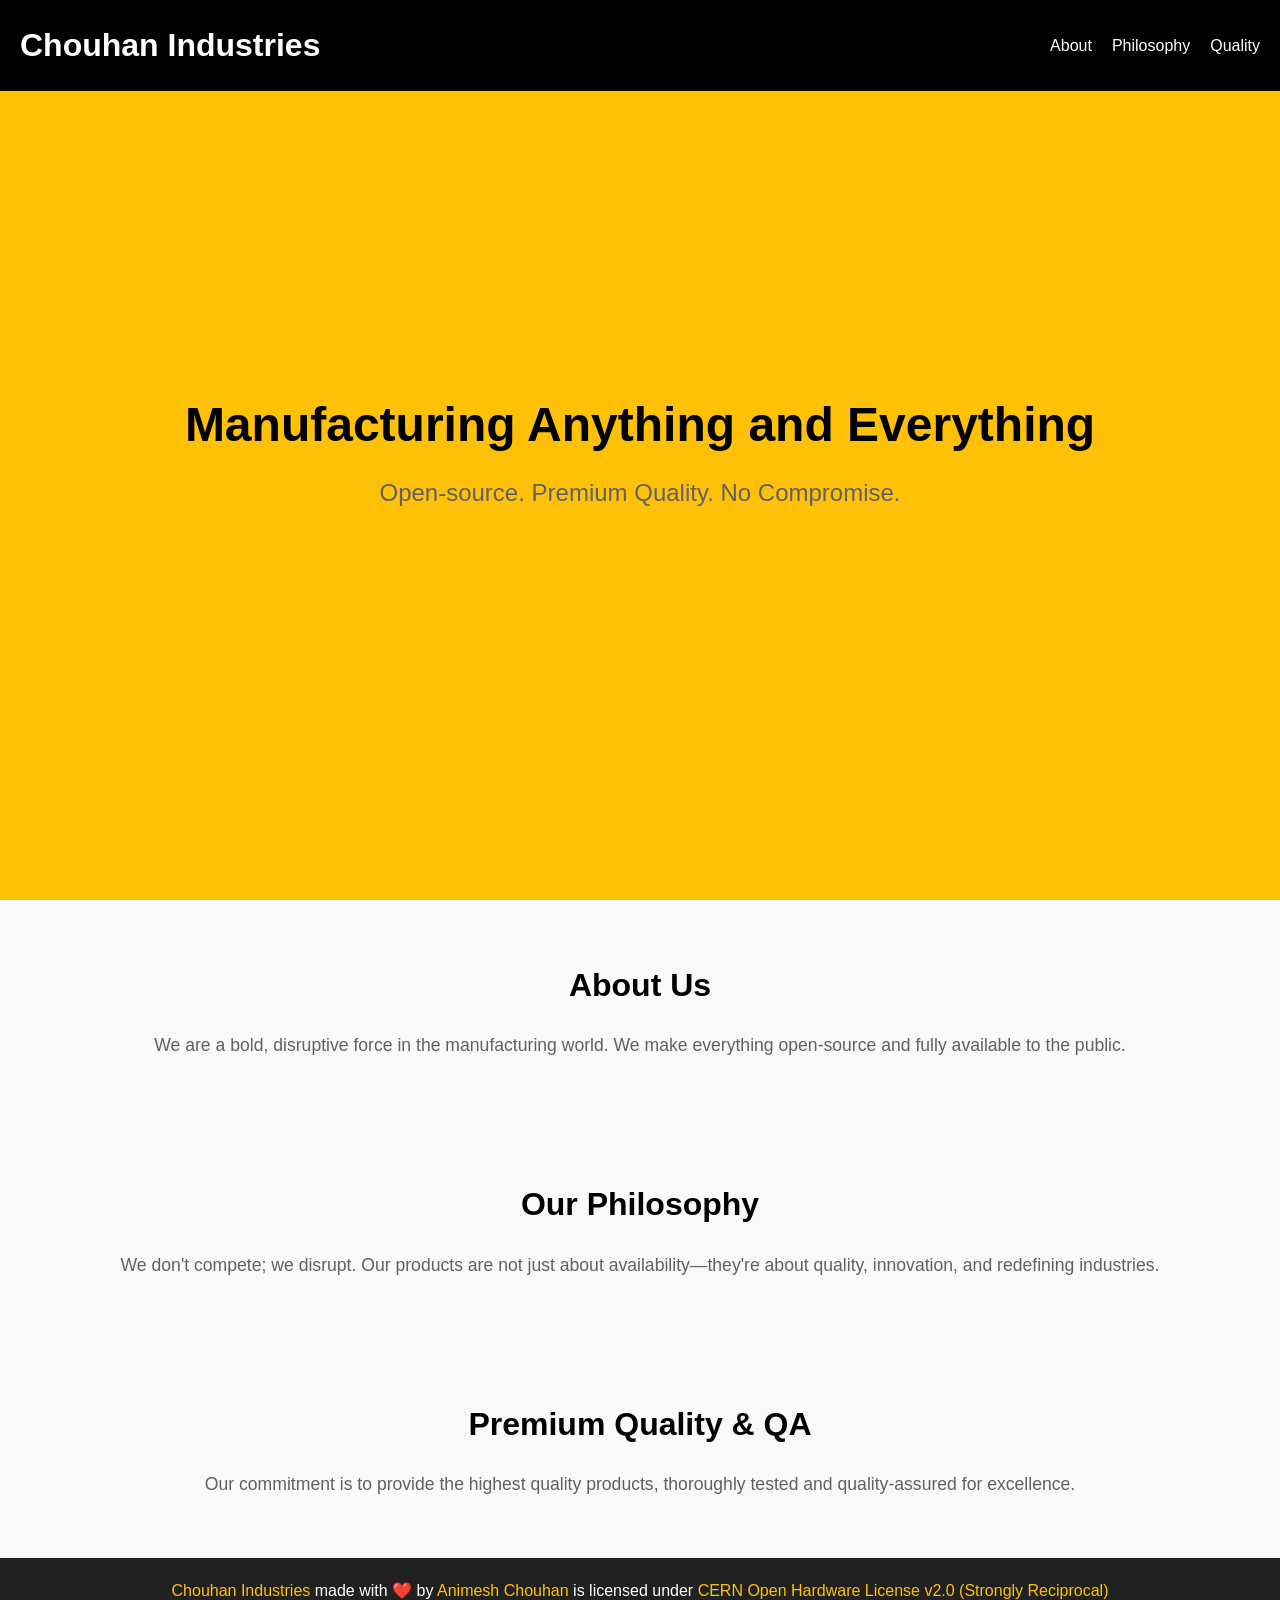
==== index.html @ 9dcda823 "chaliye shuru karte hai!" ====
<!DOCTYPE html>
<html lang="en">

<head>
    <meta charset="UTF-8">
    <meta name="viewport" content="width=device-width, initial-scale=1.0">
    <title>Chouhan Industries</title>
    <link rel="stylesheet" href="assets/css/style.css">
</head>

<body>
    <header>
        <div class="logo">
            <h1>Chouhan Industries</h1>
        </div>
        <nav>
            <ul id="nav-list">
                <li><a href="#about">About</a></li>
                <li><a href="#philosophy">Philosophy</a></li>
                <li><a href="#quality">Quality</a></li>
            </ul>
        </nav>
    </header>

    <section id="hero">
        <div class="hero-content">
            <h2>Manufacturing Anything and Everything</h2>
            <p>Open-source. Premium Quality. No Compromise.</p>
        </div>
    </section>

    <section id="about">
        <h2>About Us</h2>
        <p>We are a bold, disruptive force in the manufacturing world. We make everything open-source and fully
            available to the public.</p>
    </section>

    <section id="philosophy">
        <h2>Our Philosophy</h2>
        <p>We don't compete; we disrupt. Our products are not just about availability—they're about quality, innovation,
            and redefining industries.</p>
    </section>

    <section id="quality">
        <h2>Premium Quality & QA</h2>
        <p>Our commitment is to provide the highest quality products, thoroughly tested and quality-assured for
            excellence.</p>
    </section>

    <footer>
        <p class="license">
            <a href="https://chouhan.ai" target="_blank">Chouhan Industries</a> made with ❤️ by
            <a href="https://animeshchouhan.com" target="_blank">Animesh Chouhan</a> is licensed under
            <a href="https://opensource.cern.ch/hardware/cern-open-hardware-license" target="_blank"
                rel="license noopener noreferrer">
                CERN Open Hardware License v2.0 (Strongly Reciprocal)</a>
        </p>
    </footer>

    <script src="assets/js/script.js"></script>
</body>

</html>
---- assets/css/style.css ----
/* Global Styles */
* {
  margin: 0;
  padding: 0;
  box-sizing: border-box;
}

body {
  font-family: 'Roboto', sans-serif;
  background-color: #FFFFFF;
  color: #212121;
  line-height: 1.6;
}

a {
  text-decoration: none;
  color: inherit;
}

/* Header */
header {
  background-color: #000000;
  color: #FFFFFF;
  padding: 20px;
  display: flex;
  justify-content: space-between;
  align-items: center;
  position: fixed;
  width: 100%;
  top: 0;
  z-index: 10;
}

header .logo h1 {
  font-size: 2rem;
}

header nav {
  position: relative;
}

header nav ul {
  list-style: none;
  display: flex;
  gap: 20px;
}

header nav ul li a {
  color: #FFFFFF;
  font-size: 1rem;
  transition: color 0.3s;
}

header nav ul li a:hover {
  color: #FFC107;
}

/* Hero Section */
#hero {
  background-color: #FFC107;
  color: #000000;
  height: 100vh;
  display: flex;
  justify-content: center;
  align-items: center;
  text-align: center;
}

#hero .hero-content h2 {
  font-size: 3rem;
  margin-bottom: 10px;
}

#hero .hero-content p {
  font-size: 1.5rem;
  max-width: 700px;
  margin: 0 auto;
}

/* Sections */
section {
  padding: 60px 20px;
  text-align: center;
  background-color: #F9F9F9;
}

section h2 {
  font-size: 2rem;
  margin-bottom: 20px;
  color: #000000;
}

section p {
  font-size: 1.1rem;
  color: #616161;
}

/* Footer Styles */
footer {
  background-color: #212121;
  color: #FFFFFF;
  padding: 20px;
  text-align: center;
}

footer a {
  color: #FFC107;
}

footer a:hover {
  text-decoration: underline;
}
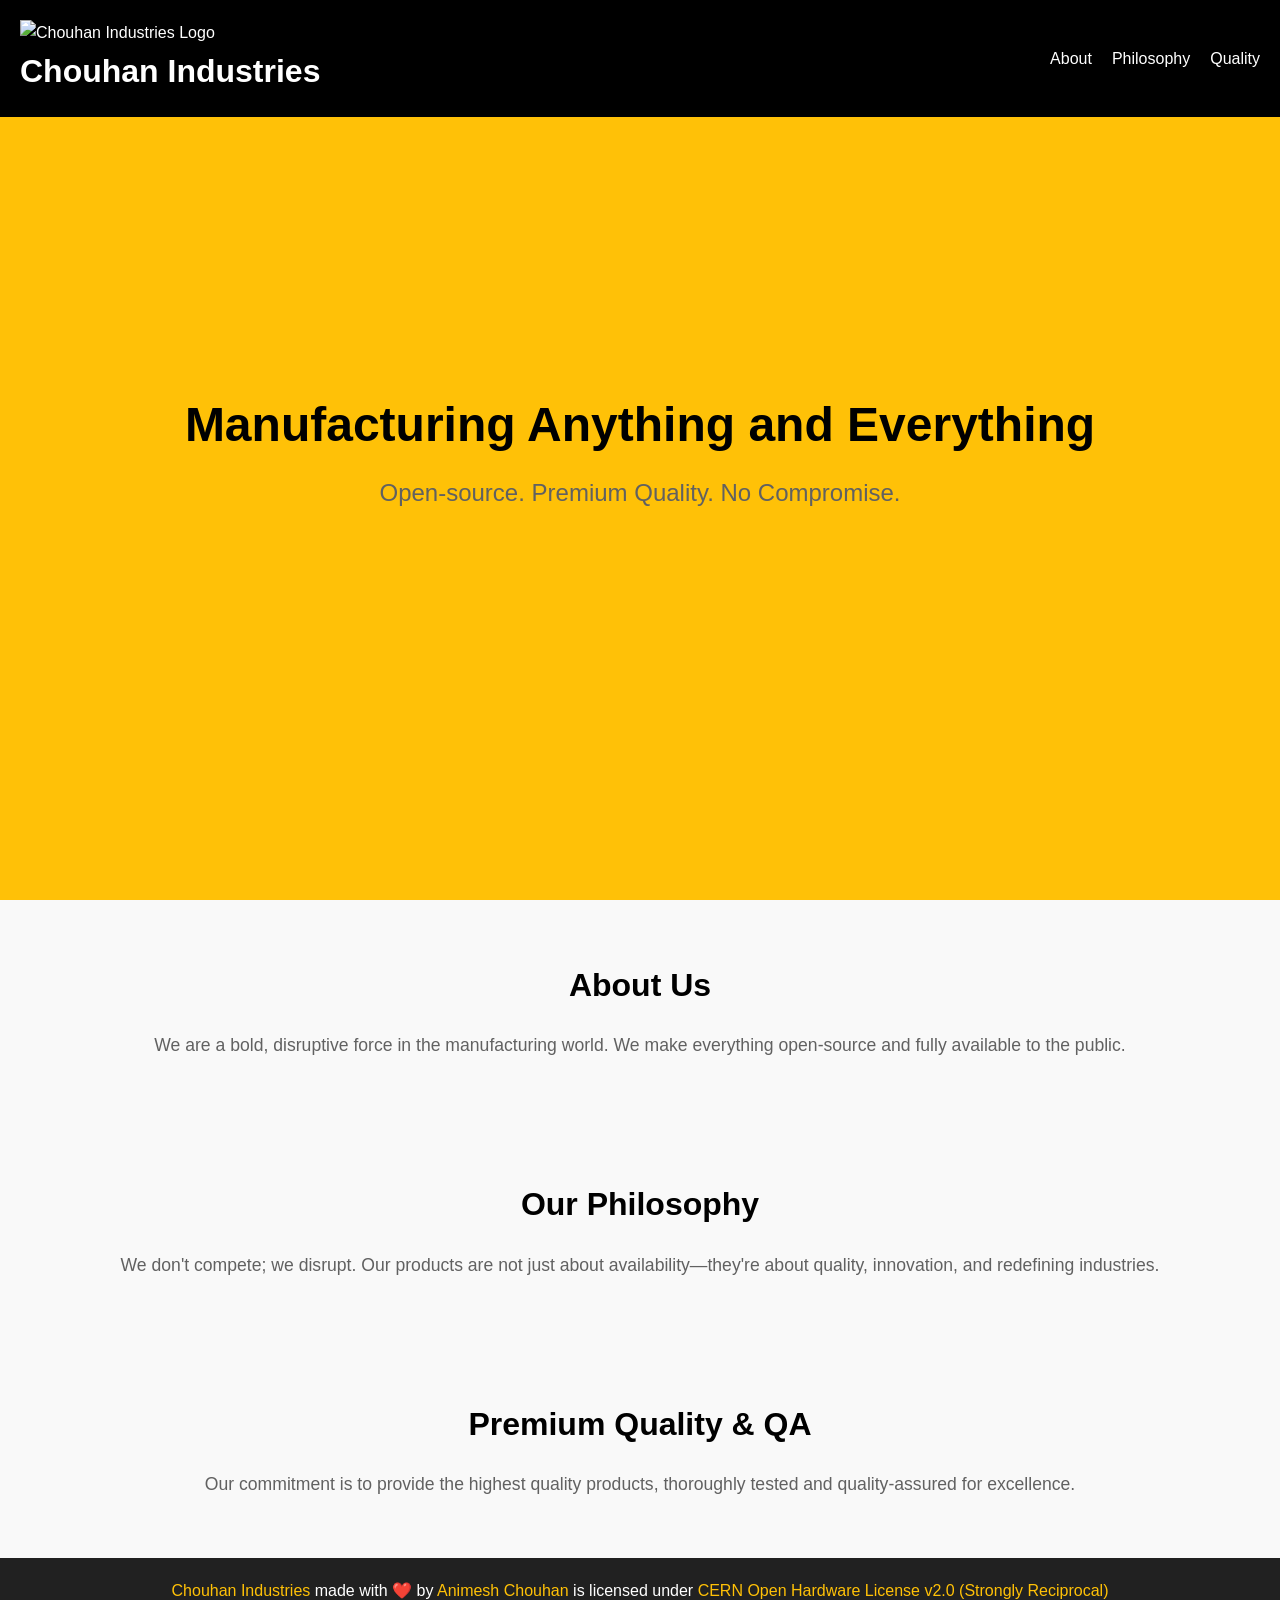
==== commit 8d6befc9: "updates" ====
--- a/index.html
+++ b/index.html
@@ -11,6 +11,7 @@
 <body>
     <header>
         <div class="logo">
+            <img src="assets/images/logo.png" alt="Chouhan Industries Logo" class="logo-img">
             <h1>Chouhan Industries</h1>
         </div>
         <nav>
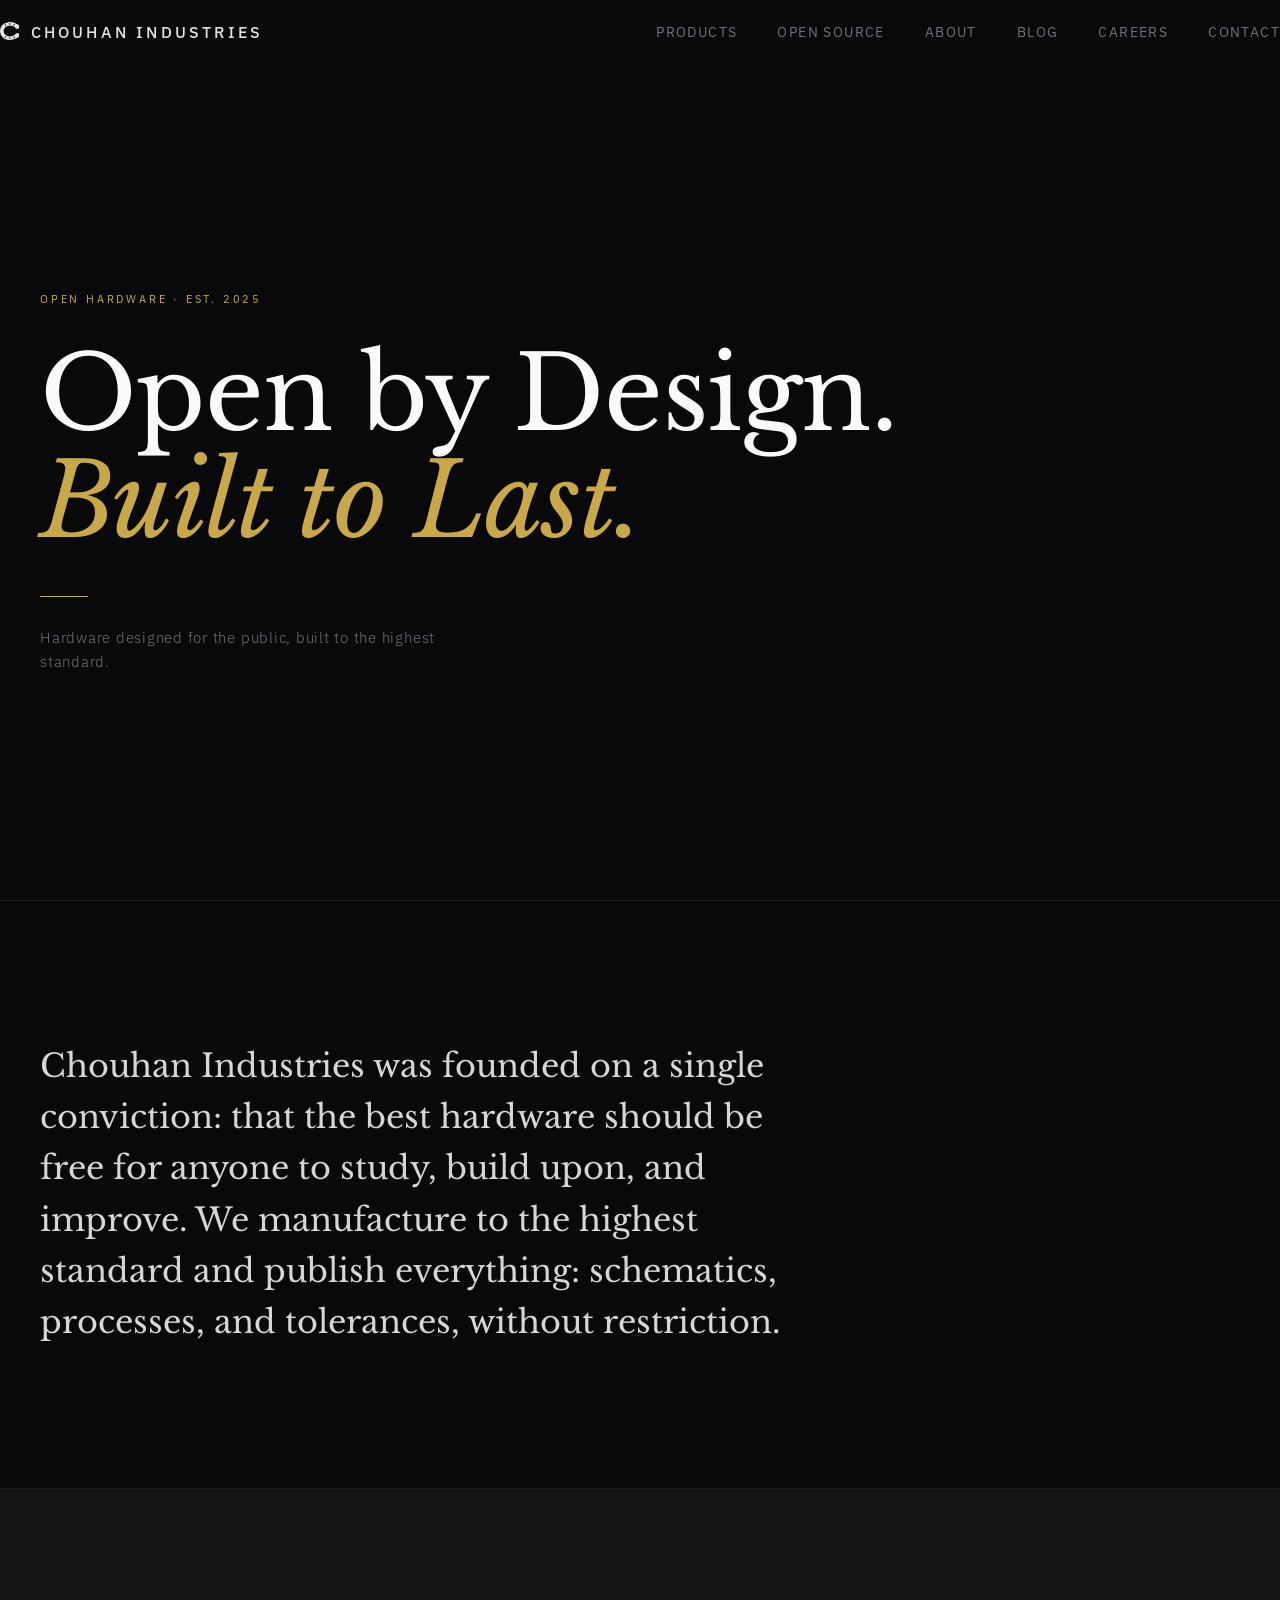
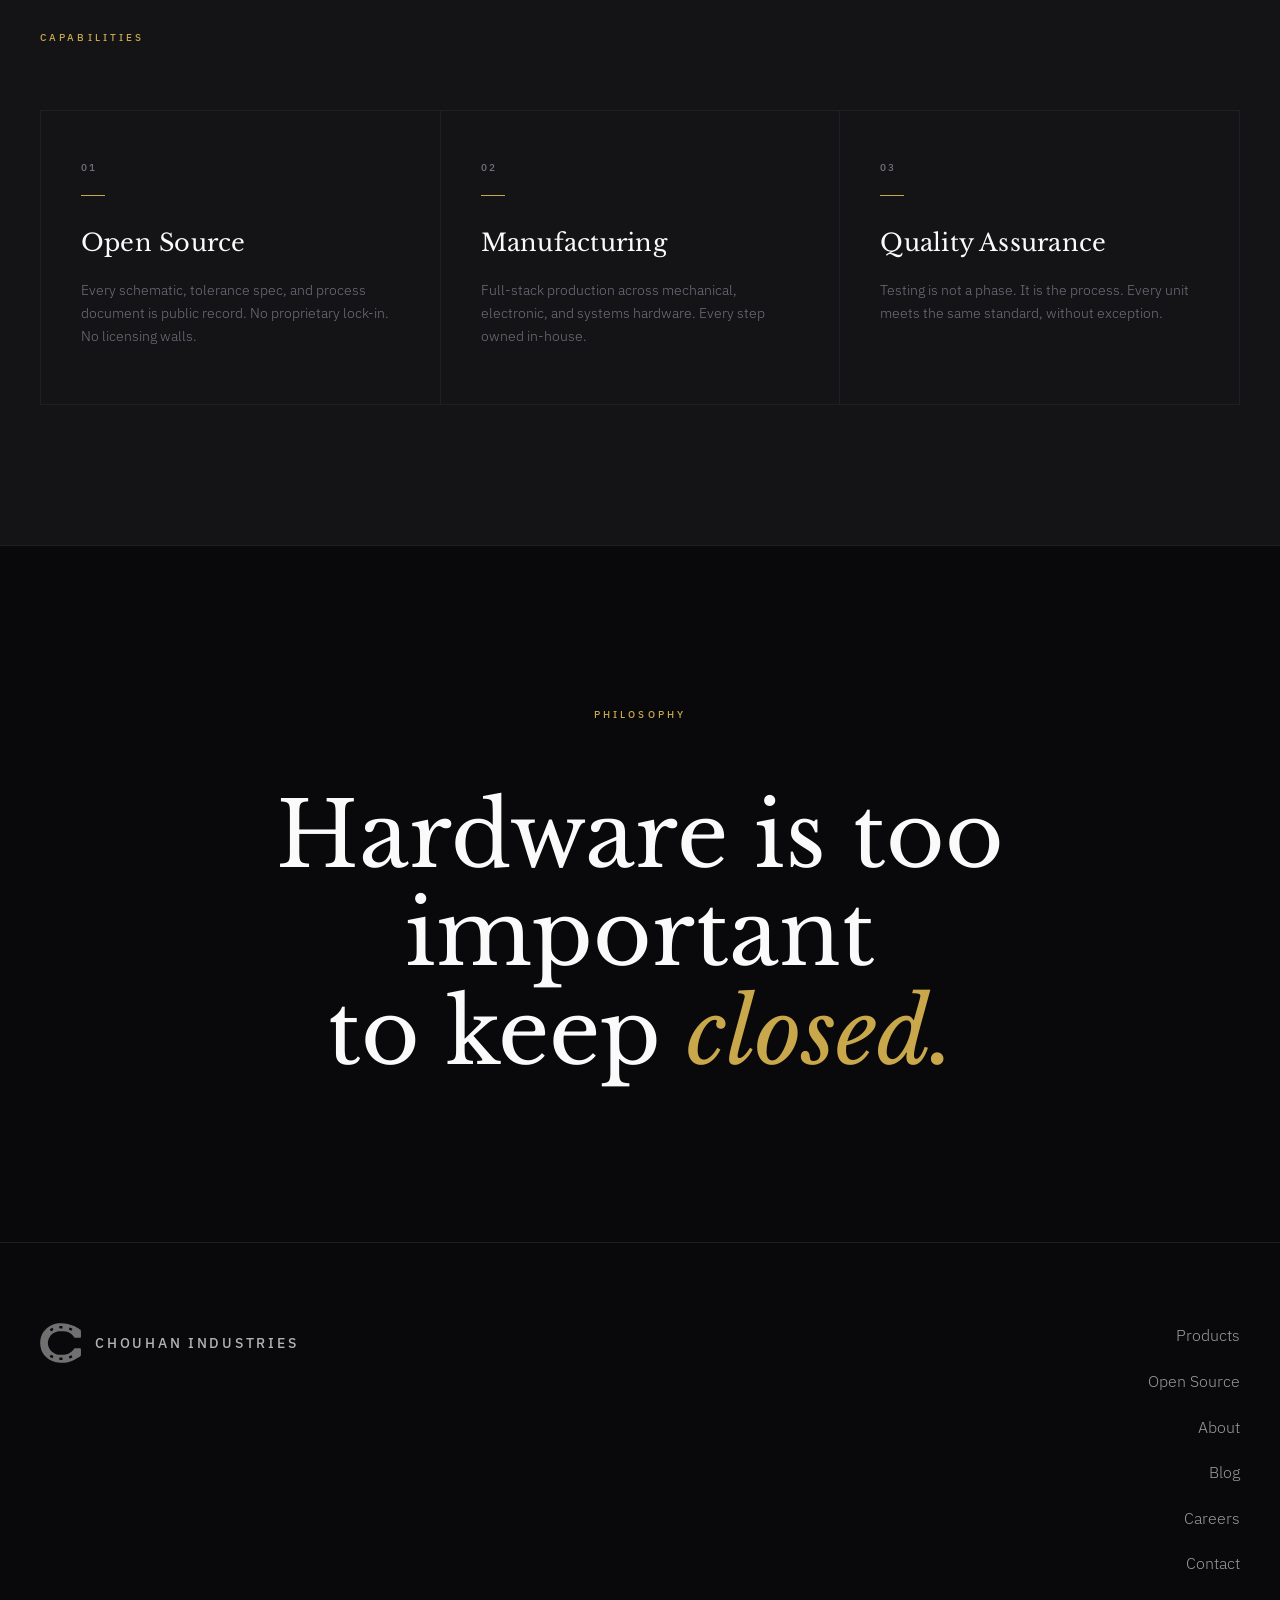
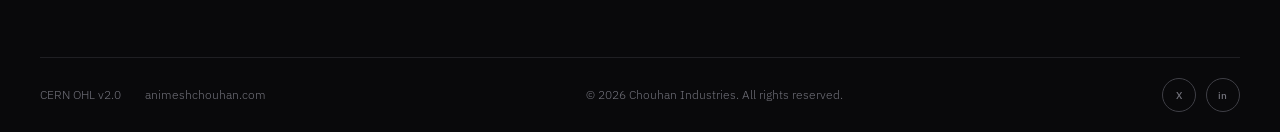
==== commit 0e14c068: "Full site build: multi-page, OMP product, branding system - Redesigned with enterprise aesthetic (da" ====
--- a/index.html
+++ b/index.html
@@ -5,57 +5,140 @@
     <meta charset="UTF-8">
     <meta name="viewport" content="width=device-width, initial-scale=1.0">
     <title>Chouhan Industries</title>
+    <link rel="preconnect" href="https://fonts.googleapis.com">
+    <link rel="preconnect" href="https://fonts.gstatic.com" crossorigin>
+    <link
+        href="https://fonts.googleapis.com/css2?family=Libre+Baskerville:ital,wght@0,400;0,700;1,400&family=IBM+Plex+Sans:wght@300;400;500&display=swap"
+        rel="stylesheet">
     <link rel="stylesheet" href="assets/css/style.css">
+    <link rel="icon" type="image/x-icon" href="assets/favicons/favicon.ico">
+    <link rel="icon" type="image/png" sizes="32x32" href="assets/favicons/favicon-32x32.png">
+    <link rel="icon" type="image/png" sizes="16x16" href="assets/favicons/favicon-16x16.png">
+    <link rel="icon" type="image/svg+xml" href="assets/favicons/logo-icon.svg">
+    <link rel="apple-touch-icon" sizes="180x180" href="assets/favicons/apple-touch-icon.png">
 </head>
 
 <body>
-    <header>
-        <div class="logo">
-            <img src="assets/images/logo.png" alt="Chouhan Industries Logo" class="logo-img">
-            <h1>Chouhan Industries</h1>
+
+    <nav id="navbar">
+        <div class="nav-inner">
+            <a href="#" class="wordmark"><img src="assets/favicons/logo-icon.svg" alt="Chouhan Industries"
+                    class="nav-logo">CHOUHAN INDUSTRIES</a>
+            <ul class="nav-links">
+                <li><a href="products.html">Products</a></li>
+                <li><a href="open-source.html">Open Source</a></li>
+                <li><a href="about.html">About</a></li>
+                <li><a href="blog.html">Blog</a></li>
+        <li><a href="careers.html">Careers</a></li>
+        <li><a href="contact.html">Contact</a></li>
+            </ul>
+            <button class="hamburger" id="hamburger" aria-label="Toggle menu" aria-expanded="false">
+                <span></span>
+                <span></span>
+                <span></span>
+            </button>
         </div>
-        <nav>
-            <ul id="nav-list">
-                <li><a href="#about">About</a></li>
-                <li><a href="#philosophy">Philosophy</a></li>
-                <li><a href="#quality">Quality</a></li>
-            </ul>
-        </nav>
-    </header>
+    </nav>
+
+    <div class="mobile-menu" id="mobile-menu" aria-hidden="true">
+        <ul>
+            <li><a href="products.html">Products</a></li>
+            <li><a href="open-source.html">Open Source</a></li>
+            <li><a href="about.html">About</a></li>
+            <li><a href="blog.html">Blog</a></li>
+        <li><a href="careers.html">Careers</a></li>
+        <li><a href="contact.html">Contact</a></li>
+        </ul>
+    </div>
 
     <section id="hero">
-        <div class="hero-content">
-            <h2>Manufacturing Anything and Everything</h2>
-            <p>Open-source. Premium Quality. No Compromise.</p>
+        <div class="hero-inner">
+            <p class="eyebrow">Open Hardware · Est. 2025</p>
+            <h1>Open by Design.<br><em>Built to Last.</em></h1>
+            <div class="gold-rule"></div>
+            <p class="hero-sub">Hardware designed for the public, built to the highest standard.</p>
         </div>
     </section>
 
     <section id="about">
-        <h2>About Us</h2>
-        <p>We are a bold, disruptive force in the manufacturing world. We make everything open-source and fully
-            available to the public.</p>
+        <div class="section-inner">
+            <div class="manifesto-block">
+                <p class="manifesto-text">
+                    Chouhan Industries was founded on a single conviction: that the best hardware should be free for
+                    anyone to study, build upon, and improve. We manufacture to the highest standard and publish
+                    everything: schematics, processes, and tolerances, without restriction.
+                </p>
+            </div>
+        </div>
+    </section>
+
+    <section id="capabilities">
+        <div class="section-inner">
+            <p class="section-label">Capabilities</p>
+            <div class="capabilities-grid">
+                <div class="capability-item">
+                    <span class="cap-number">01</span>
+                    <div class="cap-rule"></div>
+                    <h3>Open Source</h3>
+                    <p>Every schematic, tolerance spec, and process document is public record. No proprietary lock-in.
+                        No licensing walls.</p>
+                </div>
+                <div class="capability-item">
+                    <span class="cap-number">02</span>
+                    <div class="cap-rule"></div>
+                    <h3>Manufacturing</h3>
+                    <p>Full-stack production across mechanical, electronic, and systems hardware. Every step owned
+                        in-house.</p>
+                </div>
+                <div class="capability-item">
+                    <span class="cap-number">03</span>
+                    <div class="cap-rule"></div>
+                    <h3>Quality Assurance</h3>
+                    <p>Testing is not a phase. It is the process. Every unit meets the same standard, without exception.
+                    </p>
+                </div>
+            </div>
+        </div>
     </section>
 
     <section id="philosophy">
-        <h2>Our Philosophy</h2>
-        <p>We don't compete; we disrupt. Our products are not just about availability—they're about quality, innovation,
-            and redefining industries.</p>
-    </section>
-
-    <section id="quality">
-        <h2>Premium Quality & QA</h2>
-        <p>Our commitment is to provide the highest quality products, thoroughly tested and quality-assured for
-            excellence.</p>
+        <div class="section-inner">
+            <p class="section-label">Philosophy</p>
+            <h2 class="philosophy-statement">
+                Hardware is too important<br>to keep <em>closed.</em>
+            </h2>
+        </div>
     </section>
 
     <footer>
-        <p class="license">
-            <a href="https://chouhan.ai" target="_blank">Chouhan Industries</a> made with ❤️ by
-            <a href="https://animeshchouhan.com" target="_blank">Animesh Chouhan</a> is licensed under
-            <a href="https://opensource.cern.ch/hardware/cern-open-hardware-license" target="_blank"
-                rel="license noopener noreferrer">
-                CERN Open Hardware License v2.0 (Strongly Reciprocal)</a>
-        </p>
+        <div class="footer-inner">
+            <div class="footer-top">
+                <a href="#" class="footer-wordmark"><img src="assets/favicons/logo-icon.svg" alt="Chouhan Industries"
+                        class="footer-logo">CHOUHAN INDUSTRIES</a>
+                <nav class="footer-nav">
+                    <a href="products.html">Products</a>
+                    <a href="open-source.html">Open Source</a>
+                    <a href="about.html">About</a>
+                    <a href="blog.html">Blog</a>
+                    <a href="careers.html">Careers</a>
+                    <a href="contact.html">Contact</a>
+                </nav>
+            </div>
+            <div class="footer-bottom">
+                <div class="footer-legal">
+                    <a href="https://ohwr.org/project/cernohl/-/wikis/uploads/819d71bea3458f71fba6cf4fb0f2de6b/cern_ohl_s_v2.txt"
+                        target="_blank" rel="noopener noreferrer">CERN OHL v2.0</a>
+                    <a href="https://animeshchouhan.com" target="_blank"
+                        rel="noopener noreferrer">animeshchouhan.com</a>
+                </div>
+                <p class="footer-copy">&copy; 2026 Chouhan Industries. All rights reserved.</p>
+                <div class="footer-social">
+                    <a href="https://x.com/chouhan_ai" target="_blank" rel="noopener noreferrer" aria-label="X">X</a>
+                    <a href="https://www.linkedin.com/company/chouhan-industries" target="_blank"
+                        rel="noopener noreferrer" aria-label="LinkedIn">in</a>
+                </div>
+            </div>
+        </div>
     </footer>
 
     <script src="assets/js/script.js"></script>
--- a/assets/css/style.css
+++ b/assets/css/style.css
@@ -1,15 +1,39 @@
-/* Global Styles */
-* {
+/* ── Variables ───────────────────────────────────────────── */
+:root {
+  --bg:         #09090B;
+  --surface:    #141417;
+  --border:     #1F1F23;
+  --text:       #FAFAFA;
+  --muted:      #71717A;
+  --subtle:     #3F3F46;
+  --gold:       #C9A84C;
+
+  --font-display: 'Libre Baskerville', Georgia, serif;
+  --font-body:    'IBM Plex Sans', system-ui, sans-serif;
+
+  --max-w: 1600px;
+  --nav-h: 64px;
+}
+
+/* ── Reset ───────────────────────────────────────────────── */
+*, *::before, *::after {
   margin: 0;
   padding: 0;
   box-sizing: border-box;
 }
 
+html {
+  scroll-behavior: smooth;
+}
+
 body {
-  font-family: 'Roboto', sans-serif;
-  background-color: #FFFFFF;
-  color: #212121;
+  background-color: var(--bg);
+  color: var(--text);
+  font-family: var(--font-body);
+  font-weight: 300;
   line-height: 1.6;
+  -webkit-font-smoothing: antialiased;
+  overflow-x: hidden;
 }
 
 a {
@@ -17,96 +41,1073 @@
   color: inherit;
 }
 
-/* Header */
-header {
-  background-color: #000000;
-  color: #FFFFFF;
-  padding: 20px;
-  display: flex;
+/* ── Nav ─────────────────────────────────────────────────── */
+#navbar {
+  position: fixed;
+  top: 0;
+  left: 0;
+  right: 0;
+  height: var(--nav-h);
+  z-index: 100;
+  transition: background 0.4s ease, border-color 0.4s ease;
+  border-bottom: 1px solid transparent;
+}
+
+#navbar.scrolled {
+  background: rgba(9, 9, 11, 0.92);
+  backdrop-filter: blur(12px);
+  -webkit-backdrop-filter: blur(12px);
+  border-bottom-color: var(--border);
+}
+
+.nav-inner {
+  max-width: var(--max-w);
+  margin: 0 auto;
+  padding: 0;
+  height: 100%;
+  display: flex;
+  align-items: center;
   justify-content: space-between;
+}
+
+.wordmark {
+  font-family: var(--font-body);
+  font-size: 1rem;
+  font-weight: 500;
+  letter-spacing: 0.2em;
+  color: var(--text);
+  opacity: 0.9;
+  display: flex;
   align-items: center;
+  gap: 12px;
+  line-height: 1;
+}
+
+.nav-logo {
+  height: 18px;
+  width: auto;
+  display: block;
+  flex-shrink: 0;
+  position: relative;
+  top: -1px;
+}
+
+.nav-links {
+  list-style: none;
+  display: flex;
+  gap: 40px;
+}
+
+.nav-links a {
+  font-size: 0.875rem;
+  font-weight: 400;
+  letter-spacing: 0.1em;
+  color: var(--muted);
+  text-transform: uppercase;
+}
+
+.nav-links a:hover {
+  color: var(--text);
+}
+
+/* ── Hero ────────────────────────────────────────────────── */
+#hero {
+  min-height: 100vh;
+  display: flex;
+  flex-direction: column;
+  justify-content: center;
+  padding: 0 40px;
+  position: relative;
+}
+
+.hero-inner {
+  max-width: var(--max-w);
+  margin: 0 auto;
+  width: 100%;
+  padding-top: var(--nav-h);
+}
+
+.eyebrow {
+  font-size: 0.7rem;
+  font-weight: 400;
+  letter-spacing: 0.25em;
+  text-transform: uppercase;
+  color: var(--gold);
+  margin-bottom: 32px;
+}
+
+#hero h1 {
+  font-family: var(--font-display);
+  font-size: clamp(2.5rem, 8vw, 7.5rem);
+  font-weight: 300;
+  line-height: 1.05;
+  letter-spacing: -0.01em;
+  color: var(--text);
+  margin-bottom: 40px;
+  overflow-wrap: break-word;
+}
+
+#hero h1 em {
+  font-style: italic;
+  color: var(--gold);
+}
+
+.gold-rule {
+  width: 48px;
+  height: 1px;
+  background: var(--gold);
+  margin-bottom: 28px;
+}
+
+.hero-sub {
+  font-size: 0.95rem;
+  font-weight: 300;
+  color: var(--muted);
+  letter-spacing: 0.05em;
+  max-width: 400px;
+}
+
+
+/* ── Section base ────────────────────────────────────────── */
+.section-inner {
+  max-width: var(--max-w);
+  margin: 0 auto;
+  padding: 0 40px;
+}
+
+.section-label {
+  font-size: 0.65rem;
+  font-weight: 500;
+  letter-spacing: 0.3em;
+  text-transform: uppercase;
+  color: var(--gold);
+  margin-bottom: 64px;
+}
+
+/* ── About / Manifesto ───────────────────────────────────── */
+#about {
+  padding: 140px 0;
+  border-top: 1px solid var(--border);
+}
+
+.manifesto-block {
+  max-width: 760px;
+}
+
+.manifesto-text {
+  font-family: var(--font-display);
+  font-size: clamp(1.4rem, 2.5vw, 2rem);
+  font-weight: 300;
+  line-height: 1.6;
+  color: var(--text);
+  opacity: 0.85;
+}
+
+/* ── Capabilities ────────────────────────────────────────── */
+#capabilities {
+  padding: 140px 0;
+  border-top: 1px solid var(--border);
+  background: var(--surface);
+}
+
+.capabilities-grid {
+  display: grid;
+  grid-template-columns: repeat(3, 1fr);
+  gap: 1px;
+  background: var(--border);
+  border: 1px solid var(--border);
+}
+
+.capability-item {
+  background: var(--surface);
+  padding: 48px 40px 56px;
+}
+
+.cap-number {
+  display: block;
+  font-size: 0.65rem;
+  font-weight: 500;
+  letter-spacing: 0.2em;
+  color: var(--muted);
+  margin-bottom: 20px;
+}
+
+.cap-rule {
+  width: 24px;
+  height: 1px;
+  background: var(--gold);
+  margin-bottom: 28px;
+}
+
+.capability-item h3 {
+  font-family: var(--font-display);
+  font-size: 1.5rem;
+  font-weight: 400;
+  letter-spacing: 0.01em;
+  margin-bottom: 16px;
+  color: var(--text);
+}
+
+.capability-item p {
+  font-size: 0.85rem;
+  font-weight: 300;
+  color: var(--muted);
+  line-height: 1.7;
+}
+
+/* ── Philosophy ──────────────────────────────────────────── */
+#philosophy {
+  padding: 160px 0;
+  border-top: 1px solid var(--border);
+  text-align: center;
+}
+
+.philosophy-statement {
+  font-family: var(--font-display);
+  font-size: clamp(3rem, 7vw, 6.5rem);
+  font-weight: 300;
+  line-height: 1.1;
+  color: var(--text);
+}
+
+.philosophy-statement em {
+  font-style: italic;
+  color: var(--gold);
+}
+
+/* ── Footer ──────────────────────────────────────────────── */
+footer {
+  border-top: 1px solid var(--border);
+}
+
+.footer-inner {
+  max-width: var(--max-w);
+  margin: 0 auto;
+  padding: 0 40px;
+}
+
+.footer-top {
+  display: flex;
+  justify-content: space-between;
+  align-items: flex-start;
+  padding: 80px 0;
+}
+
+.footer-wordmark {
+  font-size: 0.85rem;
+  font-weight: 500;
+  letter-spacing: 0.2em;
+  color: var(--text);
+  opacity: 0.7;
+  display: flex;
+  align-items: center;
+  gap: 14px;
+}
+
+.footer-wordmark:hover {
+  opacity: 1;
+}
+
+.footer-logo {
+  height: 40px;
+  width: auto;
+  display: block;
+  opacity: 0.6;
+}
+
+.footer-nav {
+  display: flex;
+  flex-direction: column;
+  align-items: flex-end;
+  gap: 20px;
+}
+
+.footer-nav a {
+  font-size: 1rem;
+  font-weight: 300;
+  color: var(--text);
+  opacity: 0.6;
+}
+
+.footer-nav a:hover {
+  opacity: 1;
+}
+
+.footer-bottom {
+  display: flex;
+  align-items: center;
+  justify-content: space-between;
+  padding: 20px 0;
+  border-top: 1px solid var(--border);
+  gap: 24px;
+}
+
+.footer-legal {
+  display: flex;
+  gap: 24px;
+}
+
+.footer-legal a {
+  font-size: 0.72rem;
+  font-weight: 300;
+  color: var(--muted);
+}
+
+.footer-legal a:hover {
+  color: var(--text);
+}
+
+.footer-copy {
+  font-size: 0.72rem;
+  font-weight: 300;
+  color: var(--muted);
+}
+
+.footer-social {
+  display: flex;
+  gap: 10px;
+}
+
+.footer-social a {
+  width: 34px;
+  height: 34px;
+  border: 1px solid var(--subtle);
+  border-radius: 50%;
+  display: flex;
+  align-items: center;
+  justify-content: center;
+  font-size: 0.65rem;
+  font-weight: 500;
+  letter-spacing: 0.05em;
+  color: var(--muted);
+}
+
+.footer-social a:hover {
+  border-color: var(--text);
+  color: var(--text);
+}
+
+
+/* ── Hamburger ───────────────────────────────────────────── */
+.hamburger {
+  display: none;
+  flex-direction: column;
+  justify-content: center;
+  gap: 5px;
+  background: none;
+  border: none;
+  cursor: pointer;
+  padding: 4px;
+}
+
+.hamburger span {
+  display: block;
+  width: 22px;
+  height: 1px;
+  background: var(--text);
+}
+
+.hamburger.open span:nth-child(1) {
+  transform: translateY(6px) rotate(45deg);
+}
+
+.hamburger.open span:nth-child(2) {
+  opacity: 0;
+}
+
+.hamburger.open span:nth-child(3) {
+  transform: translateY(-6px) rotate(-45deg);
+}
+
+/* ── Mobile menu ─────────────────────────────────────────── */
+.mobile-menu {
+  display: none;
   position: fixed;
-  width: 100%;
-  top: 0;
-  z-index: 10;
-}
-
-header .logo h1 {
-  font-size: 2rem;
-}
-
-header nav {
+  top: var(--nav-h);
+  left: 0;
+  right: 0;
+  background: var(--bg);
+  border-bottom: 1px solid var(--border);
+  z-index: 99;
+}
+
+.mobile-menu.open {
+  display: block;
+}
+
+.mobile-menu ul {
+  list-style: none;
+  padding: 8px 0;
+}
+
+.mobile-menu ul li a {
+  display: block;
+  padding: 18px 24px;
+  font-size: 0.875rem;
+  font-weight: 400;
+  letter-spacing: 0.1em;
+  text-transform: uppercase;
+  color: var(--muted);
+  border-bottom: 1px solid var(--border);
+}
+
+.mobile-menu ul li:last-child a {
+  border-bottom: none;
+}
+
+.mobile-menu ul li a:hover {
+  color: var(--text);
+}
+
+/* ── Responsive ──────────────────────────────────────────── */
+@media (max-width: 768px) {
+  .nav-inner { padding: 0 24px; }
+  .nav-links { display: none; }
+  .hamburger { display: flex; }
+
+  #hero { padding: 0 24px; }
+  .scroll-hint { left: 24px; }
+
+  .section-inner { padding: 0 24px; }
+
+  #about, #capabilities, #philosophy { padding: 100px 0; }
+
+  .capabilities-grid { grid-template-columns: 1fr; }
+
+  .footer-top {
+    flex-direction: column;
+    gap: 48px;
+    padding: 60px 0;
+  }
+
+  .footer-nav {
+    align-items: flex-start;
+  }
+
+  .footer-bottom {
+    flex-direction: column;
+    align-items: flex-start;
+    gap: 16px;
+  }
+
+  .page-hero { padding: 60px 0 80px; }
+  .product-grid { grid-template-columns: 1fr; }
+  .team-grid { grid-template-columns: 1fr; }
+}
+
+/* ── Inner page hero ─────────────────────────────────────── */
+.page-hero {
+  padding: 80px 0 100px;
+  border-bottom: 1px solid var(--border);
+  margin-top: var(--nav-h);
+}
+
+.page-hero .eyebrow {
+  margin-bottom: 20px;
+}
+
+.page-hero h1 {
+  font-family: var(--font-display);
+  font-size: clamp(2.5rem, 6vw, 5rem);
+  font-weight: 300;
+  line-height: 1.1;
+  color: var(--text);
+  margin-bottom: 24px;
+}
+
+.page-hero h1 em {
+  font-style: italic;
+  color: var(--gold);
+}
+
+.page-hero .page-sub {
+  font-size: 0.95rem;
+  font-weight: 300;
+  color: var(--muted);
+  max-width: 520px;
+  line-height: 1.7;
+}
+
+/* ── Page sections ───────────────────────────────────────── */
+.page-section {
+  padding: 100px 0;
+  border-top: 1px solid var(--border);
+}
+
+.page-section.surface {
+  background: var(--surface);
+}
+
+/* ── Products ────────────────────────────────────────────── */
+.product-grid {
+  display: grid;
+  grid-template-columns: repeat(2, 1fr);
+  gap: 1px;
+  background: var(--border);
+  border: 1px solid var(--border);
+}
+
+.product-card {
+  background: var(--bg);
+  padding: 48px 40px;
+}
+
+a.product-card:hover {
+  background: var(--surface);
+}
+
+.product-card .status {
+  display: inline-block;
+  font-size: 0.6rem;
+  font-weight: 500;
+  letter-spacing: 0.2em;
+  text-transform: uppercase;
+  color: var(--gold);
+  border: 1px solid rgba(201, 168, 76, 0.3);
+  padding: 4px 10px;
+  margin-bottom: 28px;
+}
+
+.product-card h3 {
+  font-family: var(--font-display);
+  font-size: 1.6rem;
+  font-weight: 400;
+  color: var(--text);
+  margin-bottom: 12px;
+}
+
+.product-card p {
+  font-size: 0.85rem;
+  font-weight: 300;
+  color: var(--muted);
+  line-height: 1.7;
+}
+
+/* ── Open Source ─────────────────────────────────────────── */
+.os-grid {
+  display: grid;
+  grid-template-columns: repeat(2, 1fr);
+  gap: 48px;
+}
+
+.os-item h3 {
+  font-family: var(--font-display);
+  font-size: 1.3rem;
+  font-weight: 400;
+  color: var(--text);
+  margin-bottom: 12px;
+}
+
+.os-item p {
+  font-size: 0.85rem;
+  font-weight: 300;
+  color: var(--muted);
+  line-height: 1.7;
+  margin-bottom: 20px;
+}
+
+.os-item a.link {
+  font-size: 0.75rem;
+  font-weight: 500;
+  letter-spacing: 0.1em;
+  text-transform: uppercase;
+  color: var(--gold);
+  border-bottom: 1px solid rgba(201, 168, 76, 0.3);
+  padding-bottom: 2px;
+}
+
+.os-item a.link:hover {
+  border-bottom-color: var(--gold);
+}
+
+.license-block {
+  background: var(--surface);
+  border: 1px solid var(--border);
+  padding: 40px;
+  margin-top: 64px;
+}
+
+.license-block h3 {
+  font-family: var(--font-display);
+  font-size: 1.2rem;
+  font-weight: 400;
+  color: var(--text);
+  margin-bottom: 12px;
+}
+
+.license-block p {
+  font-size: 0.85rem;
+  font-weight: 300;
+  color: var(--muted);
+  line-height: 1.7;
+}
+
+@media (max-width: 768px) {
+  .os-grid { grid-template-columns: 1fr; gap: 32px; }
+  .product-grid { grid-template-columns: 1fr; }
+}
+
+/* ── About ───────────────────────────────────────────────── */
+.about-body {
+  display: grid;
+  grid-template-columns: 1fr 1fr;
+  gap: 80px;
+  align-items: start;
+}
+
+.about-body .lead {
+  font-family: var(--font-display);
+  font-size: clamp(1.2rem, 2vw, 1.6rem);
+  font-weight: 300;
+  line-height: 1.6;
+  color: var(--text);
+  opacity: 0.85;
+}
+
+.about-body .detail {
+  font-size: 0.875rem;
+  font-weight: 300;
+  color: var(--muted);
+  line-height: 1.8;
+}
+
+.about-body .detail p + p {
+  margin-top: 16px;
+}
+
+.team-grid {
+  display: grid;
+  grid-template-columns: repeat(3, 1fr);
+  gap: 1px;
+  background: var(--border);
+  border: 1px solid var(--border);
+}
+
+.team-card {
+  background: var(--bg);
+  padding: 40px;
+}
+
+.team-card .name {
+  font-family: var(--font-display);
+  font-size: 1.2rem;
+  font-weight: 400;
+  color: var(--text);
+  margin-bottom: 4px;
+}
+
+.team-card .role {
+  font-size: 0.7rem;
+  font-weight: 500;
+  letter-spacing: 0.15em;
+  text-transform: uppercase;
+  color: var(--gold);
+  margin-bottom: 16px;
+}
+
+.team-card p {
+  font-size: 0.8rem;
+  font-weight: 300;
+  color: var(--muted);
+  line-height: 1.7;
+}
+
+@media (max-width: 768px) {
+  .about-body { grid-template-columns: 1fr; gap: 40px; }
+  .team-grid { grid-template-columns: 1fr; }
+}
+
+/* ── Contact ─────────────────────────────────────────────── */
+.contact-layout {
+  display: grid;
+  grid-template-columns: 1fr 1.6fr;
+  gap: 80px;
+  align-items: start;
+}
+
+.contact-info h3 {
+  font-family: var(--font-display);
+  font-size: 1.2rem;
+  font-weight: 400;
+  color: var(--text);
+  margin-bottom: 12px;
+}
+
+.contact-info p {
+  font-size: 0.85rem;
+  font-weight: 300;
+  color: var(--muted);
+  line-height: 1.7;
+  margin-bottom: 32px;
+}
+
+.contact-detail {
+  margin-bottom: 16px;
+}
+
+.contact-detail .label {
+  font-size: 0.65rem;
+  font-weight: 500;
+  letter-spacing: 0.2em;
+  text-transform: uppercase;
+  color: var(--subtle);
+  margin-bottom: 4px;
+}
+
+.contact-detail a,
+.contact-detail span {
+  font-size: 0.875rem;
+  font-weight: 300;
+  color: var(--muted);
+}
+
+.contact-detail a:hover {
+  color: var(--text);
+}
+
+.contact-form {
+  display: flex;
+  flex-direction: column;
+  gap: 20px;
+}
+
+.form-row {
+  display: grid;
+  grid-template-columns: 1fr 1fr;
+  gap: 20px;
+}
+
+.form-group {
+  display: flex;
+  flex-direction: column;
+  gap: 8px;
+}
+
+.form-group label {
+  font-size: 0.65rem;
+  font-weight: 500;
+  letter-spacing: 0.2em;
+  text-transform: uppercase;
+  color: var(--subtle);
+}
+
+.form-group input,
+.form-group select,
+.form-group textarea {
+  background: var(--surface);
+  border: 1px solid var(--border);
+  color: var(--text);
+  font-family: var(--font-body);
+  font-size: 0.875rem;
+  font-weight: 300;
+  padding: 14px 16px;
+  outline: none;
+  resize: none;
+  appearance: none;
+}
+
+.form-group input:focus,
+.form-group select:focus,
+.form-group textarea:focus {
+  border-color: var(--gold);
+}
+
+.form-group input::placeholder,
+.form-group textarea::placeholder {
+  color: var(--subtle);
+}
+
+.form-group select option {
+  background: var(--surface);
+}
+
+.btn-submit {
+  align-self: flex-start;
+  background: none;
+  border: 1px solid var(--gold);
+  color: var(--gold);
+  font-family: var(--font-body);
+  font-size: 0.75rem;
+  font-weight: 500;
+  letter-spacing: 0.2em;
+  text-transform: uppercase;
+  padding: 14px 32px;
+  cursor: pointer;
+}
+
+.btn-submit:hover {
+  background: var(--gold);
+  color: var(--bg);
+}
+
+@media (max-width: 768px) {
+  .contact-layout { grid-template-columns: 1fr; gap: 48px; }
+  .form-row { grid-template-columns: 1fr; }
+}
+
+/* ── OMP Products ────────────────────────────────────────── */
+.omp-grid {
+  display: grid;
+  grid-template-columns: repeat(3, 1fr);
+  gap: 1px;
+  background: var(--border);
+  border: 1px solid var(--border);
+}
+
+.omp-item {
+  background: var(--bg);
+  padding: 40px;
+}
+
+.omp-title {
+  font-size: 0.6rem;
+  font-weight: 500;
+  letter-spacing: 0.25em;
+  text-transform: uppercase;
+  color: var(--gold);
+  margin-bottom: 24px;
+}
+
+.module-list {
+  list-style: none;
+  display: flex;
+  flex-direction: column;
+  gap: 10px;
+}
+
+.module-list li {
+  font-size: 0.85rem;
+  font-weight: 300;
+  color: var(--muted);
+  padding-left: 14px;
   position: relative;
 }
 
-header nav ul {
-  list-style: none;
-  display: flex;
-  gap: 20px;
-}
-
-header nav ul li a {
-  color: #FFFFFF;
-  font-size: 1rem;
-  transition: color 0.3s;
-}
-
-header nav ul li a:hover {
-  color: #FFC107;
-}
-
-/* Hero Section */
-#hero {
-  background-color: #FFC107;
-  color: #000000;
-  height: 100vh;
-  display: flex;
-  justify-content: center;
+.module-list li::before {
+  content: '';
+  position: absolute;
+  left: 0;
+  top: 50%;
+  transform: translateY(-50%);
+  width: 4px;
+  height: 1px;
+  background: var(--subtle);
+}
+
+.stack-diagram {
+  display: flex;
+  flex-direction: column;
+  gap: 1px;
+  background: var(--border);
+  border: 1px solid var(--border);
+  max-width: 960px;
+}
+
+.stack-layer {
+  background: var(--bg);
+  padding: 24px 32px;
+  display: flex;
   align-items: center;
+  gap: 40px;
+}
+
+.stack-layer.stack-api,
+.stack-layer.stack-modules {
+  background: var(--surface);
+}
+
+.stack-label {
+  font-size: 0.6rem;
+  font-weight: 500;
+  letter-spacing: 0.2em;
+  text-transform: uppercase;
+  color: var(--gold);
+  min-width: 180px;
+  flex-shrink: 0;
+}
+
+.stack-chips {
+  display: flex;
+  flex-wrap: wrap;
+  gap: 6px;
+}
+
+.stack-chip {
+  font-size: 0.75rem;
+  font-weight: 300;
+  color: var(--muted);
+  border: 1px solid var(--border);
+  padding: 4px 10px;
+  white-space: nowrap;
+}
+
+.roadmap-grid {
+  display: grid;
+  grid-template-columns: repeat(3, 1fr);
+  gap: 1px;
+  background: var(--border);
+  border: 1px solid var(--border);
+}
+
+.roadmap-item {
+  background: var(--bg);
+  padding: 40px;
+}
+
+.roadmap-phase {
+  font-size: 0.6rem;
+  font-weight: 500;
+  letter-spacing: 0.2em;
+  text-transform: uppercase;
+  color: var(--subtle);
+  margin-bottom: 16px;
+}
+
+.roadmap-item h4 {
+  font-family: var(--font-display);
+  font-size: 1.1rem;
+  font-weight: 400;
+  color: var(--text);
+  margin-bottom: 12px;
+}
+
+.roadmap-item p {
+  font-size: 0.82rem;
+  font-weight: 300;
+  color: var(--muted);
+  line-height: 1.7;
+  margin-bottom: 20px;
+}
+
+.roadmap-item .status {
+  display: inline-block;
+  font-size: 0.6rem;
+  font-weight: 500;
+  letter-spacing: 0.2em;
+  text-transform: uppercase;
+  color: var(--gold);
+  border: 1px solid rgba(201, 168, 76, 0.3);
+  padding: 4px 10px;
+}
+
+.code-block {
+  background: var(--surface);
+  border: 1px solid var(--border);
+  padding: 32px;
+  font-family: 'IBM Plex Mono', 'Courier New', monospace;
+  font-size: 0.8rem;
+  font-weight: 300;
+  color: var(--muted);
+  line-height: 1.9;
+  overflow-x: auto;
+  white-space: pre;
+}
+
+.btn-primary {
+  display: inline-block;
+  background: var(--gold);
+  color: var(--bg);
+  font-family: var(--font-body);
+  font-size: 0.72rem;
+  font-weight: 500;
+  letter-spacing: 0.2em;
+  text-transform: uppercase;
+  padding: 14px 32px;
+  border: 1px solid var(--gold);
+}
+
+.btn-primary:hover {
+  background: transparent;
+  color: var(--gold);
+}
+
+.btn-secondary {
+  display: inline-block;
+  background: transparent;
+  color: var(--muted);
+  font-family: var(--font-body);
+  font-size: 0.72rem;
+  font-weight: 500;
+  letter-spacing: 0.2em;
+  text-transform: uppercase;
+  padding: 14px 32px;
+  border: 1px solid var(--border);
+}
+
+.btn-secondary:hover {
+  border-color: var(--subtle);
+  color: var(--text);
+}
+
+@media (max-width: 768px) {
+  .omp-grid { grid-template-columns: 1fr; }
+  .roadmap-grid { grid-template-columns: 1fr; }
+  .stack-layer { flex-direction: column; align-items: flex-start; gap: 12px; }
+  .stack-label { min-width: auto; }
+}
+
+/* ── Journal ─────────────────────────────────────────────── */
+.journal-list {
+  display: flex;
+  flex-direction: column;
+}
+
+.journal-item {
+  display: grid;
+  grid-template-columns: 140px 1fr;
+  gap: 40px;
+  padding: 40px 0;
+  border-bottom: 1px solid var(--border);
+  align-items: start;
+}
+
+.journal-item:first-child {
+  border-top: 1px solid var(--border);
+}
+
+.journal-item .date {
+  font-size: 0.75rem;
+  font-weight: 300;
+  color: var(--subtle);
+  padding-top: 4px;
+}
+
+.journal-item .tag {
+  display: inline-block;
+  font-size: 0.6rem;
+  font-weight: 500;
+  letter-spacing: 0.2em;
+  text-transform: uppercase;
+  color: var(--gold);
+  margin-bottom: 10px;
+}
+
+.journal-item h3 {
+  font-family: var(--font-display);
+  font-size: 1.3rem;
+  font-weight: 400;
+  color: var(--text);
+  margin-bottom: 8px;
+}
+
+.journal-item p {
+  font-size: 0.85rem;
+  font-weight: 300;
+  color: var(--muted);
+  line-height: 1.7;
+}
+
+.empty-state {
+  padding: 80px 0;
   text-align: center;
 }
 
-#hero .hero-content h2 {
-  font-size: 3rem;
-  margin-bottom: 10px;
-}
-
-#hero .hero-content p {
-  font-size: 1.5rem;
-  max-width: 700px;
-  margin: 0 auto;
-}
-
-/* Sections */
-section {
-  padding: 60px 20px;
-  text-align: center;
-  background-color: #F9F9F9;
-}
-
-section h2 {
-  font-size: 2rem;
-  margin-bottom: 20px;
-  color: #000000;
-}
-
-section p {
-  font-size: 1.1rem;
-  color: #616161;
-}
-
-/* Footer Styles */
-footer {
-  background-color: #212121;
-  color: #FFFFFF;
-  padding: 20px;
-  text-align: center;
-}
-
-footer a {
-  color: #FFC107;
-}
-
-footer a:hover {
-  text-decoration: underline;
-}
+.empty-state p {
+  font-size: 0.875rem;
+  font-weight: 300;
+  color: var(--subtle);
+}
+
+@media (max-width: 768px) {
+  .journal-item { grid-template-columns: 1fr; gap: 12px; }
+}
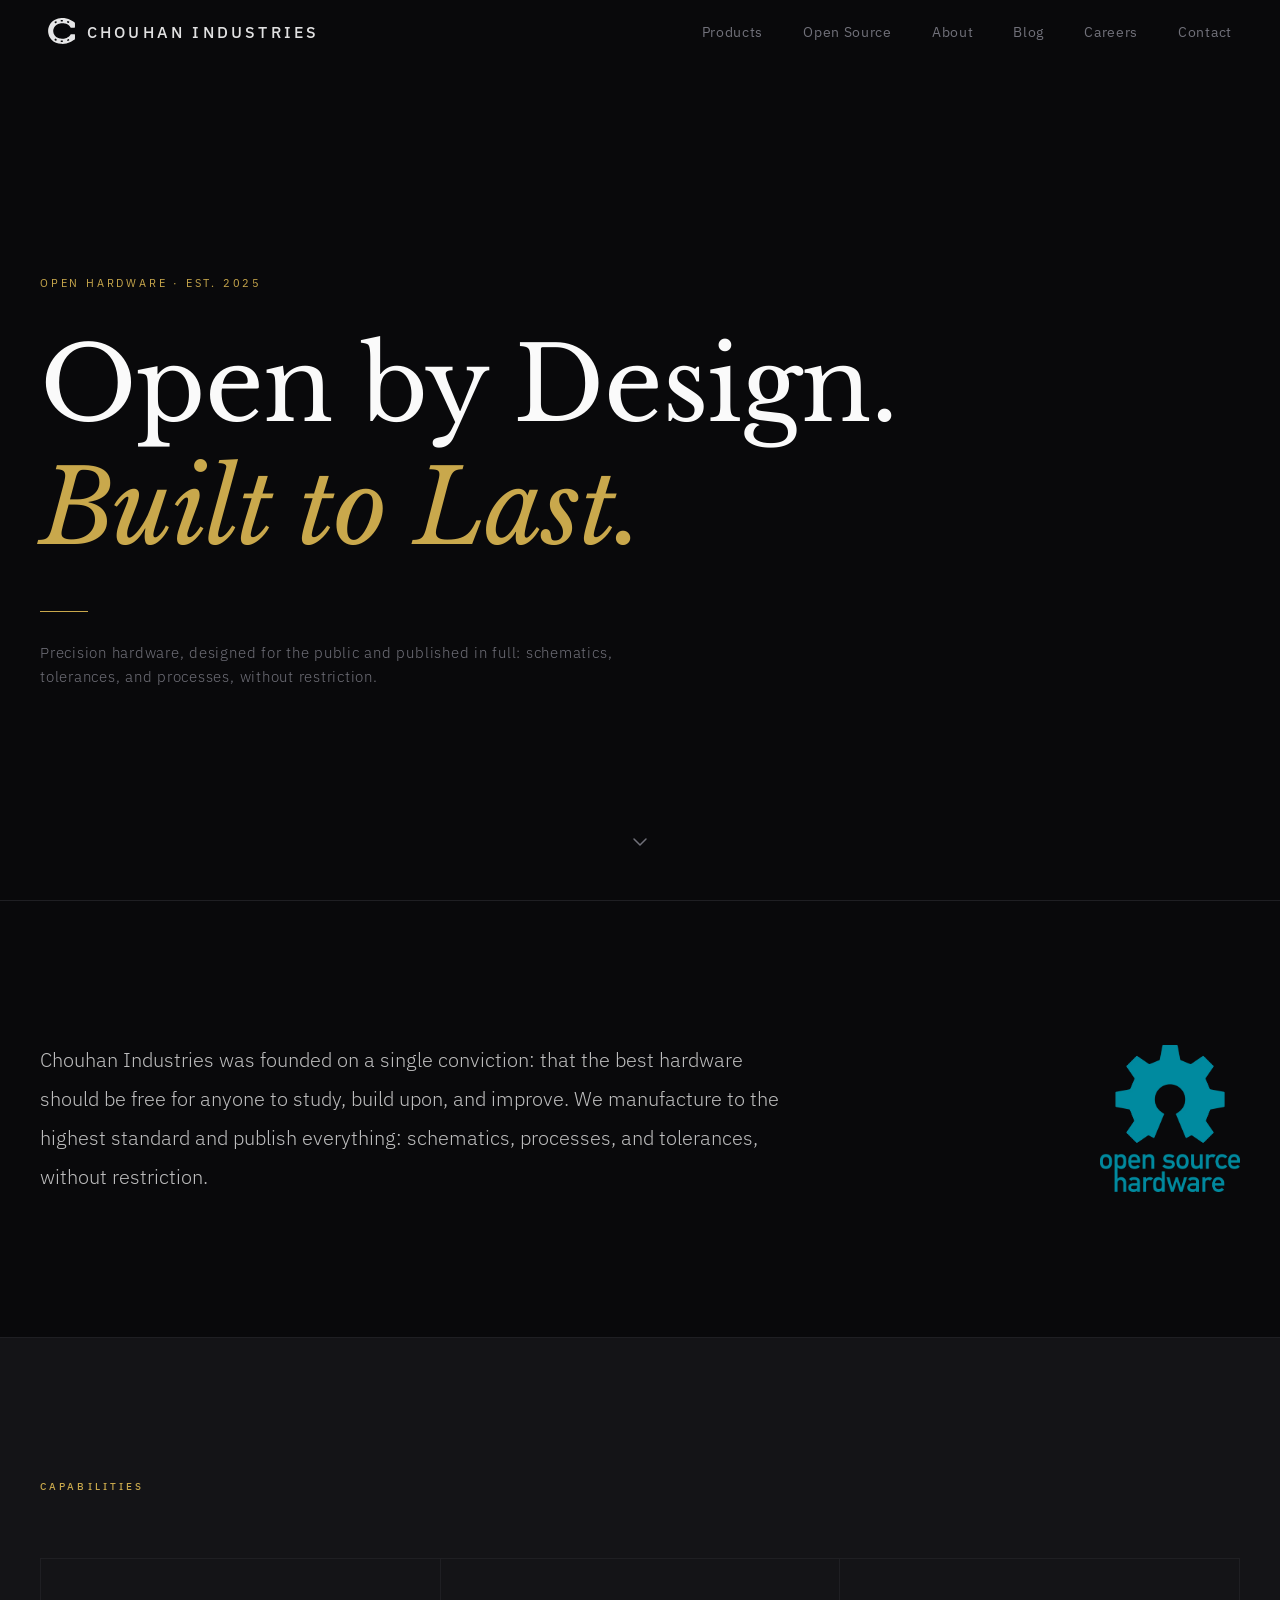
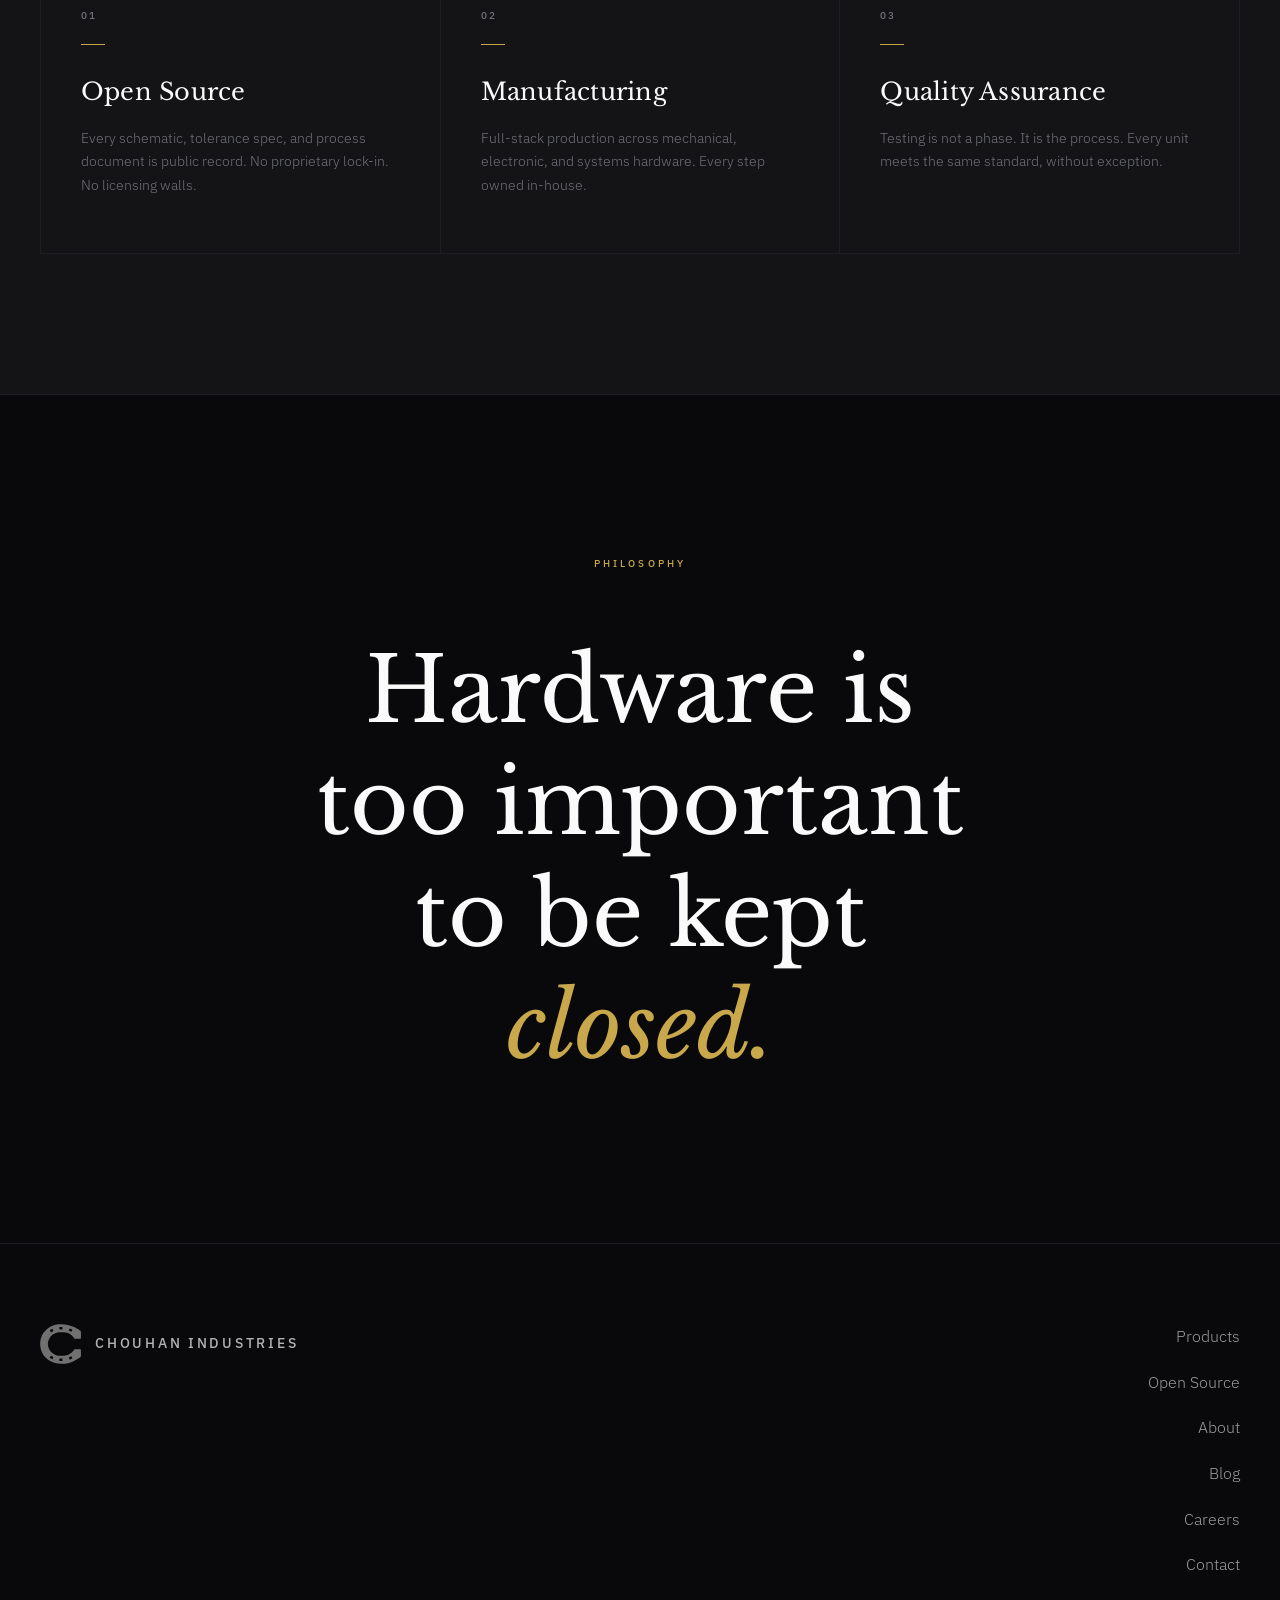
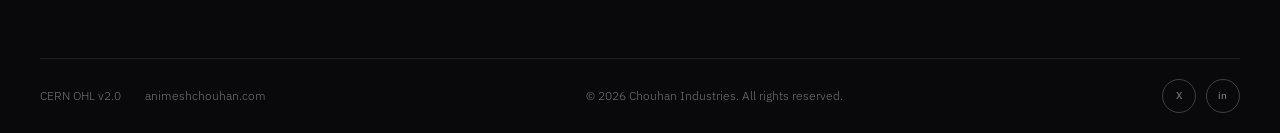
==== commit ba758d8b: "UI polish: typography, spacing, navbar, careers, open source, contact form - Increase line-height on" ====
--- a/index.html
+++ b/index.html
@@ -56,7 +56,12 @@
             <p class="eyebrow">Open Hardware · Est. 2025</p>
             <h1>Open by Design.<br><em>Built to Last.</em></h1>
             <div class="gold-rule"></div>
-            <p class="hero-sub">Hardware designed for the public, built to the highest standard.</p>
+            <p class="hero-sub">Precision hardware, designed for the public and published in full: schematics, tolerances, and processes, without restriction.</p>
+        </div>
+        <div class="scroll-hint" aria-hidden="true">
+            <svg width="20" height="20" viewBox="0 0 20 20" fill="none" xmlns="http://www.w3.org/2000/svg">
+                <path d="M4 7L10 13L16 7" stroke="currentColor" stroke-width="1.5" stroke-linecap="round" stroke-linejoin="round"/>
+            </svg>
         </div>
     </section>
 
@@ -68,6 +73,7 @@
                     anyone to study, build upon, and improve. We manufacture to the highest standard and publish
                     everything: schematics, processes, and tolerances, without restriction.
                 </p>
+                <img src="logos/oshw-logo-800-px.webp" alt="Open Source Hardware" class="oshw-badge">
             </div>
         </div>
     </section>
@@ -105,7 +111,7 @@
         <div class="section-inner">
             <p class="section-label">Philosophy</p>
             <h2 class="philosophy-statement">
-                Hardware is too important<br>to keep <em>closed.</em>
+                Hardware is<br>too important<br>to be kept<br><em>closed.</em>
             </h2>
         </div>
     </section>
--- a/assets/css/style.css
+++ b/assets/css/style.css
@@ -48,6 +48,7 @@
   left: 0;
   right: 0;
   height: var(--nav-h);
+  padding: 0 48px;
   z-index: 100;
   transition: background 0.4s ease, border-color 0.4s ease;
   border-bottom: 1px solid transparent;
@@ -84,7 +85,7 @@
 }
 
 .nav-logo {
-  height: 18px;
+  height: 26px;
   width: auto;
   display: block;
   flex-shrink: 0;
@@ -101,9 +102,9 @@
 .nav-links a {
   font-size: 0.875rem;
   font-weight: 400;
-  letter-spacing: 0.1em;
-  color: var(--muted);
-  text-transform: uppercase;
+  letter-spacing: 0.05em;
+  color: var(--muted);
+  text-transform: capitalize;
 }
 
 .nav-links a:hover {
@@ -140,7 +141,7 @@
   font-family: var(--font-display);
   font-size: clamp(2.5rem, 8vw, 7.5rem);
   font-weight: 300;
-  line-height: 1.05;
+  line-height: 1.2;
   letter-spacing: -0.01em;
   color: var(--text);
   margin-bottom: 40px;
@@ -150,6 +151,20 @@
 #hero h1 em {
   font-style: italic;
   color: var(--gold);
+}
+
+.scroll-hint {
+  position: absolute;
+  bottom: 40px;
+  left: 50%;
+  transform: translateX(-50%);
+  color: var(--muted);
+  animation: bounce 2s ease-in-out infinite;
+}
+
+@keyframes bounce {
+  0%, 100% { transform: translateX(-50%) translateY(0); }
+  50%       { transform: translateX(-50%) translateY(6px); }
 }
 
 .gold-rule {
@@ -164,7 +179,7 @@
   font-weight: 300;
   color: var(--muted);
   letter-spacing: 0.05em;
-  max-width: 400px;
+  max-width: 600px;
 }
 
 
@@ -191,16 +206,26 @@
 }
 
 .manifesto-block {
+  display: flex;
+  align-items: center;
+  gap: 64px;
+}
+
+.oshw-badge {
+  width: 140px;
+  flex-shrink: 0;
+  margin-left: auto;
+  opacity: 0.9;
+}
+
+.manifesto-text {
+  font-family: var(--font-body);
+  font-size: clamp(1.05rem, 1.6vw, 1.3rem);
+  font-weight: 300;
+  line-height: 1.9;
+  color: var(--text);
+  opacity: 0.75;
   max-width: 760px;
-}
-
-.manifesto-text {
-  font-family: var(--font-display);
-  font-size: clamp(1.4rem, 2.5vw, 2rem);
-  font-weight: 300;
-  line-height: 1.6;
-  color: var(--text);
-  opacity: 0.85;
 }
 
 /* ── Capabilities ────────────────────────────────────────── */
@@ -255,6 +280,80 @@
   line-height: 1.7;
 }
 
+/* ── Roles List ──────────────────────────────────────────── */
+.roles-list {
+  display: flex;
+  flex-direction: column;
+  border-top: 1px solid var(--border);
+}
+
+.role-item {
+  display: flex;
+  align-items: center;
+  justify-content: space-between;
+  gap: 40px;
+  padding: 32px 0;
+  border-bottom: 1px solid var(--border);
+}
+
+.role-meta {
+  display: grid;
+  grid-template-columns: 120px 240px 1fr;
+  align-items: center;
+  gap: 0 32px;
+  flex: 1;
+}
+
+.role-dept {
+  font-size: 0.65rem;
+  font-weight: 500;
+  letter-spacing: 0.25em;
+  text-transform: uppercase;
+  color: var(--gold);
+}
+
+.role-title {
+  font-family: var(--font-display);
+  font-size: 1.2rem;
+  font-weight: 400;
+  color: var(--text);
+}
+
+.role-desc {
+  font-size: 0.85rem;
+  font-weight: 300;
+  color: var(--muted);
+  line-height: 1.7;
+}
+
+.role-apply {
+  font-size: 0.7rem;
+  font-weight: 500;
+  letter-spacing: 0.15em;
+  text-transform: uppercase;
+  color: var(--gold);
+  border-bottom: 1px solid rgba(201,168,76,0.3);
+  padding-bottom: 2px;
+  white-space: nowrap;
+  flex-shrink: 0;
+}
+
+/* ── Video Embed ─────────────────────────────────────────── */
+.video-embed {
+  position: relative;
+  width: 100%;
+  max-width: 800px;
+  aspect-ratio: 16 / 9;
+}
+
+.video-embed iframe {
+  position: absolute;
+  inset: 0;
+  width: 100%;
+  height: 100%;
+  border: 1px solid var(--border);
+}
+
 /* ── Philosophy ──────────────────────────────────────────── */
 #philosophy {
   padding: 160px 0;
@@ -266,7 +365,7 @@
   font-family: var(--font-display);
   font-size: clamp(3rem, 7vw, 6.5rem);
   font-weight: 300;
-  line-height: 1.1;
+  line-height: 1.25;
   color: var(--text);
 }
 
@@ -462,17 +561,34 @@
 /* ── Responsive ──────────────────────────────────────────── */
 @media (max-width: 768px) {
   .nav-inner { padding: 0 24px; }
+  #navbar { padding: 0; }
   .nav-links { display: none; }
   .hamburger { display: flex; }
 
   #hero { padding: 0 24px; }
-  .scroll-hint { left: 24px; }
+  .scroll-hint { bottom: 24px; }
 
   .section-inner { padding: 0 24px; }
 
+  .manifesto-block {
+    flex-direction: column;
+    align-items: center;
+    gap: 32px;
+  }
+
+  .oshw-badge {
+    width: 100px;
+    margin-left: 0;
+    margin-right: 0;
+  }
+
   #about, #capabilities, #philosophy { padding: 100px 0; }
 
   .capabilities-grid { grid-template-columns: 1fr; }
+
+  .role-item { flex-direction: column; align-items: flex-start; gap: 12px; }
+  .role-meta { grid-template-columns: 1fr; gap: 4px; }
+  .role-apply { align-self: flex-start; }
 
   .footer-top {
     flex-direction: column;
